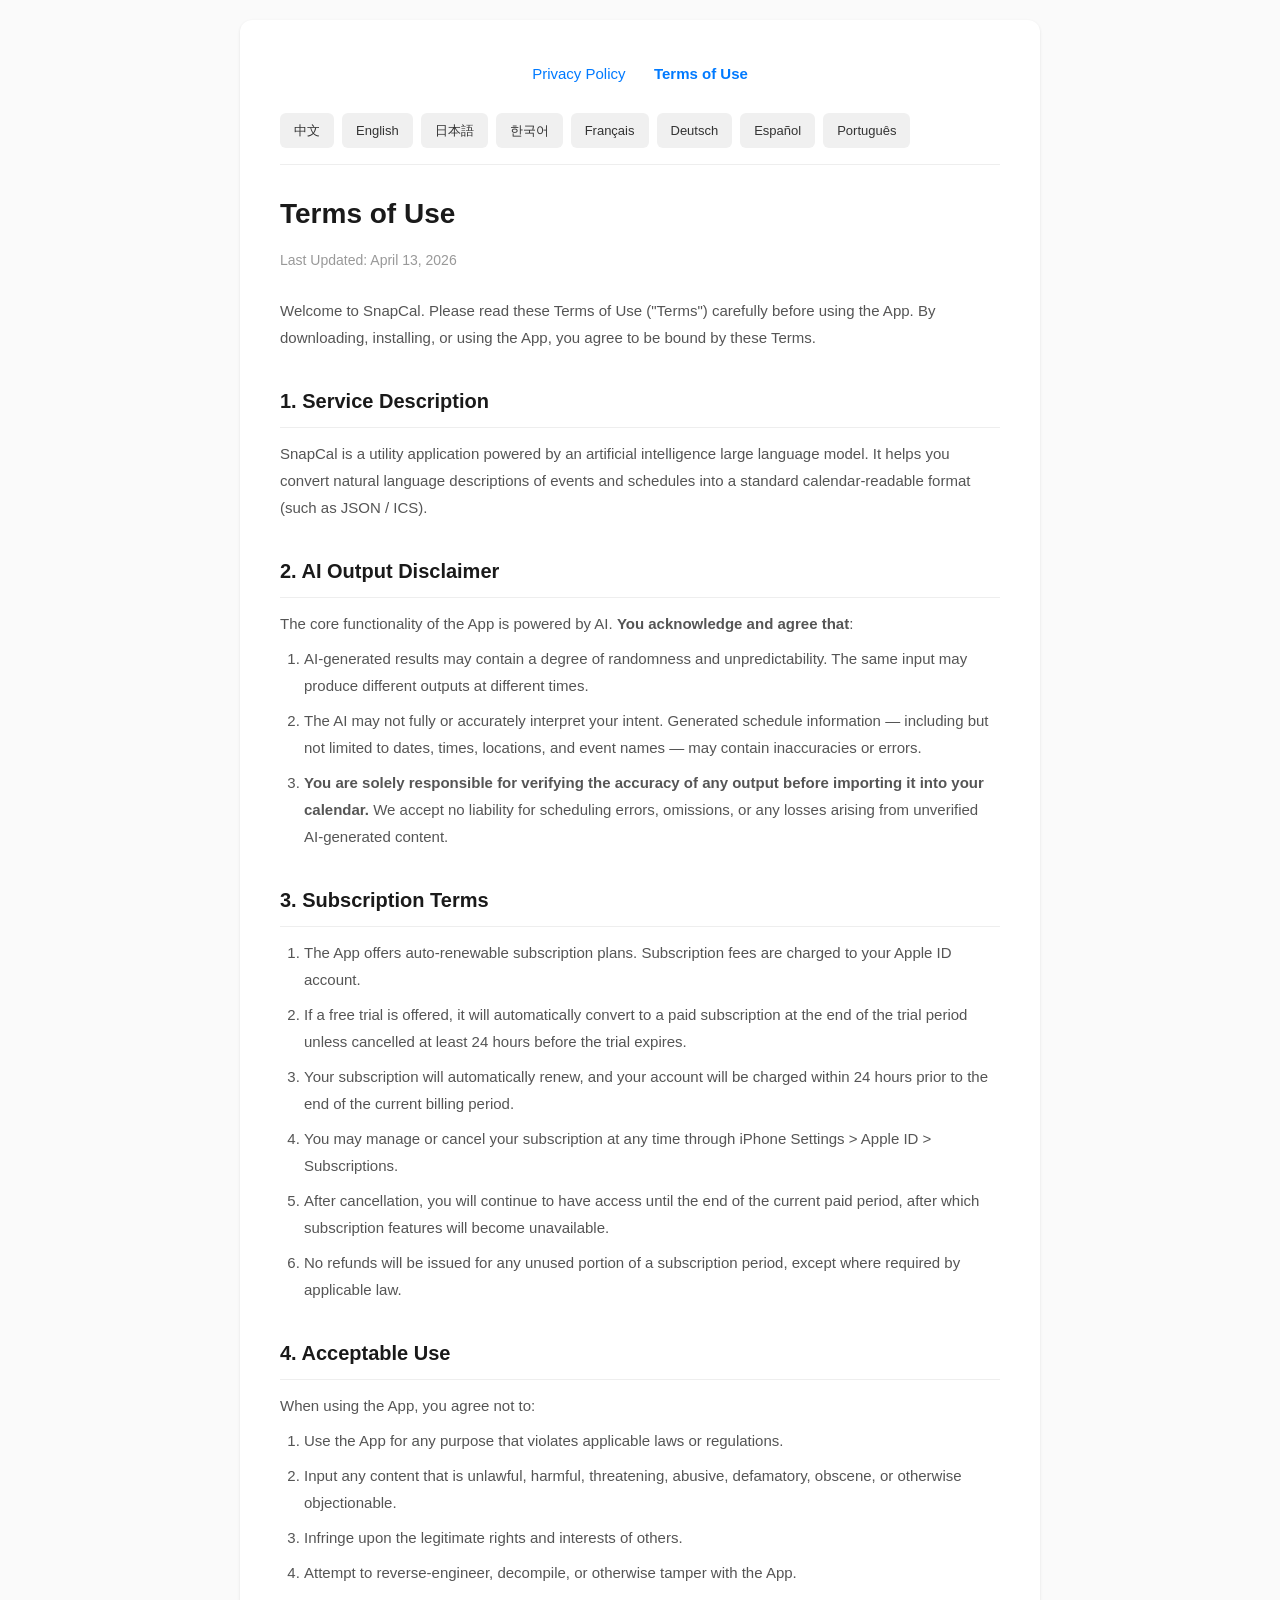
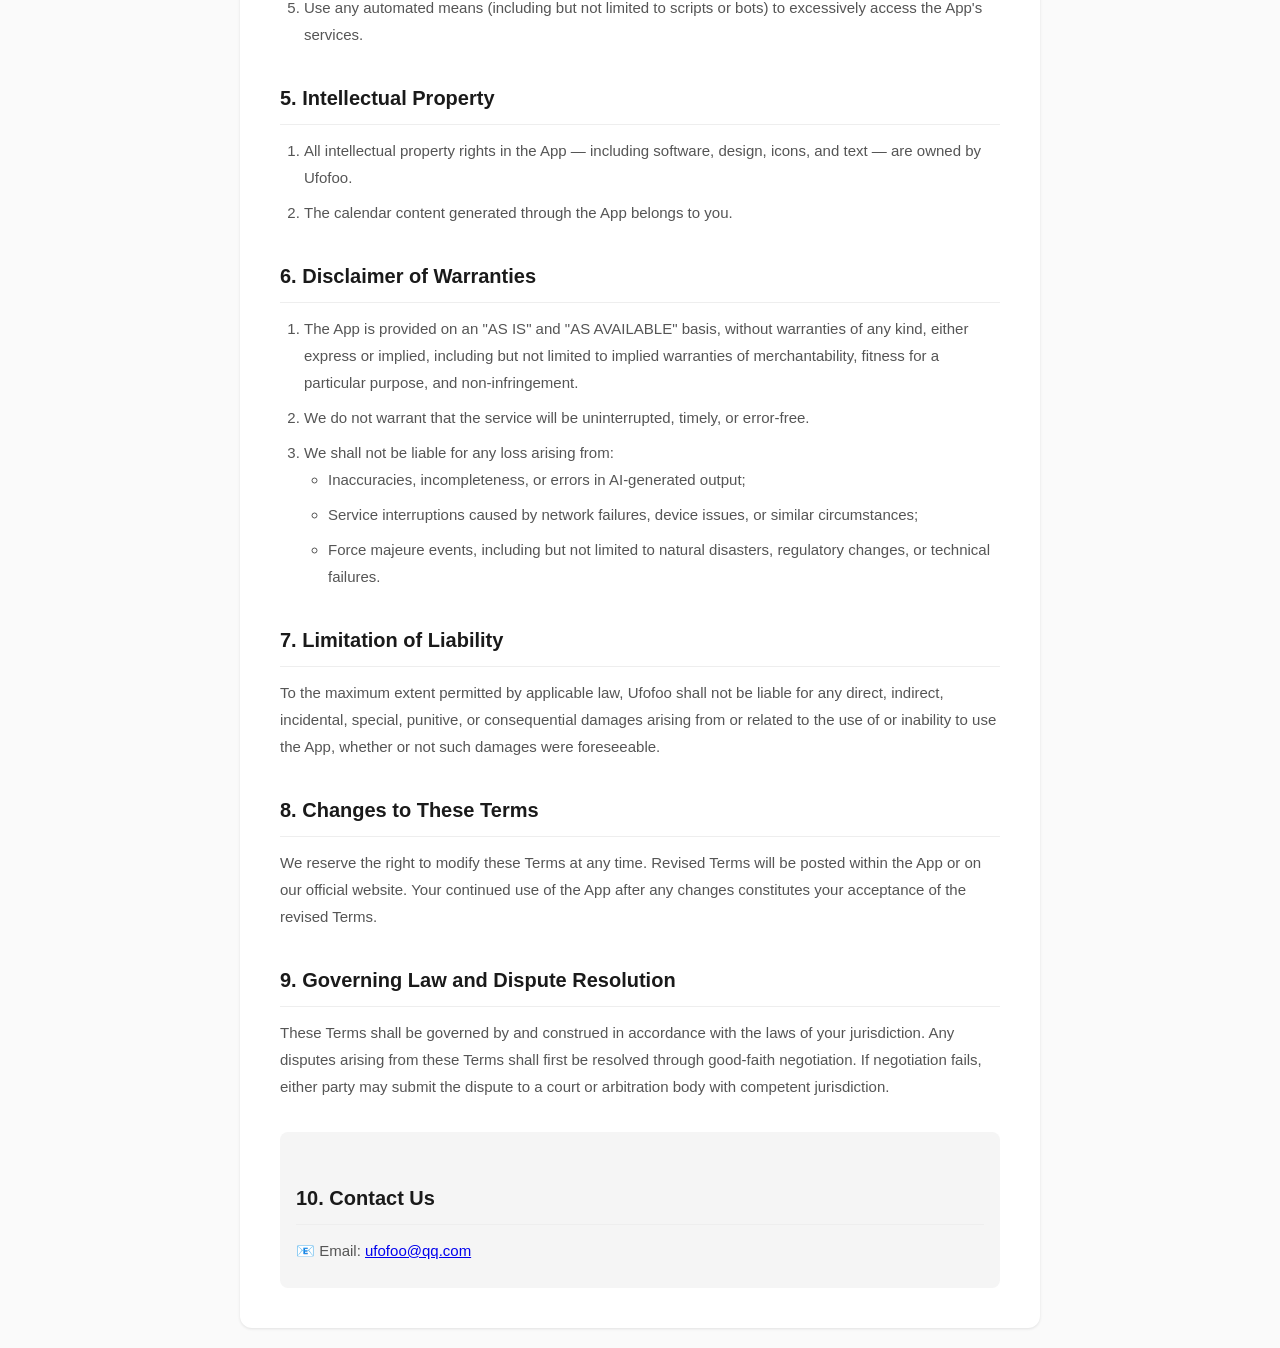
==== terms.html @ f107d6c9 "Create terms.html" ====
<!DOCTYPE html>
<html lang="zh-CN">
<head>
    <meta charset="UTF-8">
    <meta name="viewport" content="width=device-width, initial-scale=1.0">
    <title>Terms of Use - SnapCal 速记历</title>
    <link rel="stylesheet" href="style.css">
</head>
<body>
<div class="container">

    <div class="nav-links">
        <a href="privacy.html">Privacy Policy</a>
        <a href="terms.html"><strong>Terms of Use</strong></a>
    </div>

    <div class="lang-switcher">
        <a href="#" onclick="switchLang('zh')" class="active">中文</a>
        <a href="#" onclick="switchLang('en')">English</a>
        <a href="#" onclick="switchLang('ja')">日本語</a>
        <a href="#" onclick="switchLang('ko')">한국어</a>
        <a href="#" onclick="switchLang('fr')">Français</a>
        <a href="#" onclick="switchLang('de')">Deutsch</a>
        <a href="#" onclick="switchLang('es')">Español</a>
        <a href="#" onclick="switchLang('pt')">Português</a>
    </div>

    <!-- ==================== 中文 ==================== -->
    <div id="lang-zh" class="lang-section active">
        <h1>使用条款</h1>
        <p class="update-date">最后更新日期：2026年4月13日</p>

        <p>欢迎使用速记历。请在使用本应用前仔细阅读以下使用条款（以下简称"本条款"）。下载、安装或使用本应用即表示您同意受本条款的约束。</p>

        <h2>一、服务说明</h2>
        <p>速记历是一款基于人工智能大语言模型的工具类应用，帮助您将自然语言描述的日程信息转换为日历应用可读取的标准格式（如 JSON / ICS）。</p>

        <h2>二、AI 输出声明</h2>
        <p>本应用的核心功能由人工智能大语言模型提供支持。<strong>由于 AI 模型的技术特性，您需理解并同意</strong>：</p>
        <ol>
            <li>AI 生成的结果可能存在一定的随机性和不确定性，同一输入在不同时间可能产生不同的输出结果。</li>
            <li>AI 可能无法完全准确地理解您的意图，生成的日程信息（包括但不限于日期、时间、地点、事件名称）可能存在偏差或错误。</li>
            <li><strong>请您在将生成结果导入日历前务必核实其准确性。</strong>因未核实而导致的日程错误、遗漏或其他损失，我们不承担任何责任。</li>
        </ol>

        <h2>三、订阅服务</h2>
        <ol>
            <li>本应用提供自动续期订阅服务，订阅费用通过您的 Apple ID 账户扣取。</li>
            <li>免费试用期（如提供）结束后，将自动转为付费订阅，届时将按所选方案扣费。</li>
            <li>订阅到期前 24 小时内，系统将自动扣取下一个计费周期的费用。</li>
            <li>您可随时前往 iPhone「设置」>「Apple ID」>「订阅」管理或取消订阅。</li>
            <li>取消订阅后，您仍可使用已付费周期内的服务，到期后将无法继续使用订阅功能。</li>
            <li>订阅期间的费用一经支付不予退还，但适用法律另有规定的除外。</li>
        </ol>

        <h2>四、用户行为规范</h2>
        <p>在使用本应用时，您承诺不会：</p>
        <ol>
            <li>将本应用用于任何违反适用法律法规的目的。</li>
            <li>输入任何违法、有害、威胁、侮辱、诽谤、色情或其他不当内容。</li>
            <li>利用本应用侵犯他人的合法权益。</li>
            <li>试图对本应用进行逆向工程、反编译或破解。</li>
            <li>以任何自动化手段（包括但不限于脚本、爬虫）大量调用本应用的服务。</li>
        </ol>

        <h2>五、知识产权</h2>
        <ol>
            <li>本应用的软件、设计、图标、文案等所有内容的知识产权归浅水鱼ufofoo所有。</li>
            <li>您通过本应用生成的日程内容归您所有。</li>
        </ol>

        <h2>六、免责声明</h2>
        <ol>
            <li>本应用按"现状"（AS IS）和"可用"（AS AVAILABLE）的基础提供服务，不作任何明示或默示的保证，包括但不限于适销性、特定用途适用性及不侵权的保证。</li>
            <li>我们不保证本应用的服务不会中断、不会延迟、不会出错。</li>
            <li>因以下情况导致的任何损失，我们不承担责任：
                <ul>
                    <li>AI 生成结果的不准确、不完整或错误；</li>
                    <li>因网络故障、设备故障等原因导致的服务中断；</li>
                    <li>不可抗力事件（包括但不限于自然灾害、政策变化、技术故障等）。</li>
                </ul>
            </li>
        </ol>

        <h2>七、责任限制</h2>
        <p>在适用法律允许的最大范围内，浅水鱼ufofoo对因使用或无法使用本应用而产生的任何直接、间接、偶然、特殊、惩罚性或后果性损害不承担责任，无论此类损害是否可预见。</p>

        <h2>八、条款变更</h2>
        <p>我们保留随时修改本条款的权利。修改后的条款将在本应用内或官方网站上公布。您在条款变更后继续使用本应用即表示您接受修改后的条款。</p>

        <h2>九、适用法律与争议解决</h2>
        <p>本条款的解释和执行适用您所在司法管辖区的法律。因本条款引起的任何争议，双方应首先通过友好协商解决；协商不成的，任何一方均有权向有管辖权的法院或仲裁机构提起诉讼或仲裁。</p>

        <div class="contact">
            <h2>十、联系我们</h2>
            <p>📧 邮箱：<a href="mailto:ufofoo@qq.com">ufofoo@qq.com</a></p>
        </div>
    </div>

    <!-- ==================== English ==================== -->
    <div id="lang-en" class="lang-section">
        <h1>Terms of Use</h1>
        <p class="update-date">Last Updated: April 13, 2026</p>

        <p>Welcome to SnapCal. Please read these Terms of Use ("Terms") carefully before using the App. By downloading, installing, or using the App, you agree to be bound by these Terms.</p>

        <h2>1. Service Description</h2>
        <p>SnapCal is a utility application powered by an artificial intelligence large language model. It helps you convert natural language descriptions of events and schedules into a standard calendar-readable format (such as JSON / ICS).</p>

        <h2>2. AI Output Disclaimer</h2>
        <p>The core functionality of the App is powered by AI. <strong>You acknowledge and agree that</strong>:</p>
        <ol>
            <li>AI-generated results may contain a degree of randomness and unpredictability. The same input may produce different outputs at different times.</li>
            <li>The AI may not fully or accurately interpret your intent. Generated schedule information — including but not limited to dates, times, locations, and event names — may contain inaccuracies or errors.</li>
            <li><strong>You are solely responsible for verifying the accuracy of any output before importing it into your calendar.</strong> We accept no liability for scheduling errors, omissions, or any losses arising from unverified AI-generated content.</li>
        </ol>

        <h2>3. Subscription Terms</h2>
        <ol>
            <li>The App offers auto-renewable subscription plans. Subscription fees are charged to your Apple ID account.</li>
            <li>If a free trial is offered, it will automatically convert to a paid subscription at the end of the trial period unless cancelled at least 24 hours before the trial expires.</li>
            <li>Your subscription will automatically renew, and your account will be charged within 24 hours prior to the end of the current billing period.</li>
            <li>You may manage or cancel your subscription at any time through iPhone Settings > Apple ID > Subscriptions.</li>
            <li>After cancellation, you will continue to have access until the end of the current paid period, after which subscription features will become unavailable.</li>
            <li>No refunds will be issued for any unused portion of a subscription period, except where required by applicable law.</li>
        </ol>

        <h2>4. Acceptable Use</h2>
        <p>When using the App, you agree not to:</p>
        <ol>
            <li>Use the App for any purpose that violates applicable laws or regulations.</li>
            <li>Input any content that is unlawful, harmful, threatening, abusive, defamatory, obscene, or otherwise objectionable.</li>
            <li>Infringe upon the legitimate rights and interests of others.</li>
            <li>Attempt to reverse-engineer, decompile, or otherwise tamper with the App.</li>
            <li>Use any automated means (including but not limited to scripts or bots) to excessively access the App's services.</li>
        </ol>

        <h2>5. Intellectual Property</h2>
        <ol>
            <li>All intellectual property rights in the App — including software, design, icons, and text — are owned by Ufofoo.</li>
            <li>The calendar content generated through the App belongs to you.</li>
        </ol>

        <h2>6. Disclaimer of Warranties</h2>
        <ol>
            <li>The App is provided on an "AS IS" and "AS AVAILABLE" basis, without warranties of any kind, either express or implied, including but not limited to implied warranties of merchantability, fitness for a particular purpose, and non-infringement.</li>
            <li>We do not warrant that the service will be uninterrupted, timely, or error-free.</li>
            <li>We shall not be liable for any loss arising from:
                <ul>
                    <li>Inaccuracies, incompleteness, or errors in AI-generated output;</li>
                    <li>Service interruptions caused by network failures, device issues, or similar circumstances;</li>
                    <li>Force majeure events, including but not limited to natural disasters, regulatory changes, or technical failures.</li>
                </ul>
            </li>
        </ol>

        <h2>7. Limitation of Liability</h2>
        <p>To the maximum extent permitted by applicable law, Ufofoo shall not be liable for any direct, indirect, incidental, special, punitive, or consequential damages arising from or related to the use of or inability to use the App, whether or not such damages were foreseeable.</p>

        <h2>8. Changes to These Terms</h2>
        <p>We reserve the right to modify these Terms at any time. Revised Terms will be posted within the App or on our official website. Your continued use of the App after any changes constitutes your acceptance of the revised Terms.</p>

        <h2>9. Governing Law and Dispute Resolution</h2>
        <p>These Terms shall be governed by and construed in accordance with the laws of your jurisdiction. Any disputes arising from these Terms shall first be resolved through good-faith negotiation. If negotiation fails, either party may submit the dispute to a court or arbitration body with competent jurisdiction.</p>

        <div class="contact">
            <h2>10. Contact Us</h2>
            <p>📧 Email: <a href="mailto:ufofoo@qq.com">ufofoo@qq.com</a></p>
        </div>
    </div>

    <!-- ==================== 日本語 ==================== -->
    <div id="lang-ja" class="lang-section">
        <h1>利用規約</h1>
        <p class="update-date">最終更新日：2026年4月13日</p>

        <p>SnapCal 速记历をご利用いただきありがとうございます。本アプリをご利用になる前に、以下の利用規約（以下「本規約」）をよくお読みください。本アプリをダウンロード、インストール、またはご利用になった時点で、お客様は本規約に同意したものとみなされます。</p>

        <h2>1. サービスの概要</h2>
        <p>SnapCal 速记历は、AI大規模言語モデルを活用したユーティリティアプリです。自然言語で記述された予定情報を、カレンダーアプリで読み取り可能な標準フォーマット（JSON / ICS等）に変換します。</p>

        <h2>2. AI出力に関する重要事項</h2>
        <p>本アプリの主要機能はAIによって提供されます。<strong>お客様は以下の点をご理解・ご了承ください</strong>：</p>
        <ol>
            <li>AIの生成結果には一定のランダム性・不確実性が伴います。同一の入力であっても、時期によって異なる結果が出力される場合があります。</li>
            <li>AIがお客様の意図を完全かつ正確に解釈できない場合があります。生成された予定情報（日付、時刻、場所、イベント名等を含みますが、これらに限りません）に誤りが含まれる可能性があります。</li>
            <li><strong>生成結果をカレンダーに取り込む前に、必ず内容の正確性をご確認ください。</strong>確認を怠ったことにより生じた予定の誤り、漏れ、その他の損害について、当社は一切の責任を負いません。</li>
        </ol>

        <h2>3. サブスクリプションサービス</h2>
        <ol>
            <li>本アプリは自動更新サブスクリプションを提供しています。サブスクリプション料金は、お客様のApple IDアカウントに請求されます。</li>
            <li>無料トライアル期間（提供されている場合）終了後、自動的に有料サブスクリプションに移行し、選択されたプランに応じた料金が請求されます。</li>
            <li>現在の課金期間終了の24時間前までに、次の課金期間分の料金が自動的に請求されます。</li>
            <li>サブスクリプションの管理・解約は、iPhoneの「設定」>「Apple ID」>「サブスクリプション」からいつでも行えます。</li>
            <li>解約後も、支払い済みの期間中は引き続きサービスをご利用いただけます。期間終了後はサブスクリプション機能がご利用いただけなくなります。</li>
            <li>適用法令に別段の定めがある場合を除き、サブスクリプション期間中の料金の返金はいたしかねます。</li>
        </ol>

        <h2>4. 禁止事項</h2>
        <p>本アプリのご利用にあたり、お客様は以下の行為を行わないことに同意するものとします：</p>
        <ol>
            <li>適用される法令に違反する目的で本アプリを使用すること。</li>
            <li>違法、有害、脅迫的、侮辱的、名誉毀損的、わいせつ、その他不適切な内容を入力すること。</li>
            <li>他者の正当な権利利益を侵害すること。</li>
            <li>本アプリのリバースエンジニアリング、逆コンパイル、改ざんを試みること。</li>
            <li>スクリプトやボット等の自動化手段を使用して、本アプリのサービスに大量アクセスすること。</li>
        </ol>

        <h2>5. 知的財産権</h2>
        <ol>
            <li>本アプリのソフトウェア、デザイン、アイコン、テキスト等のすべての知的財産権は、浅水鱼ufofooに帰属します。</li>
            <li>本アプリを通じて生成されたカレンダーコンテンツはお客様に帰属します。</li>
        </ol>

        <h2>6. 免責事項</h2>
        <ol>
            <li>本アプリは「現状有姿」（AS IS）かつ「利用可能な状態」（AS AVAILABLE）で提供され、商品性、特定目的への適合性、非侵害性を含む、明示的・黙示的を問わず、いかなる保証も行いません。</li>
            <li>当社は、サービスが中断なく、遅延なく、エラーなく提供されることを保証するものではありません。</li>
            <li>以下の事由により生じた損害について、当社は一切の責任を負いません：
                <ul>
                    <li>AI生成結果の不正確性、不完全性、または誤り</li>
                    <li>ネットワーク障害、端末の不具合等に起因するサービスの中断</li>
                    <li>天災、法令改正、技術的障害等を含む不可抗力事象</li>
                </ul>
            </li>
        </ol>

        <h2>7. 責任の制限</h2>
        <p>適用法令が許容する最大限の範囲において、浅水鱼ufofooは、本アプリの使用または使用不能に起因または関連する、直接的・間接的・偶発的・特別・懲罰的・結果的損害について、その予見可能性の有無を問わず、一切の責任を負いません。</p>

        <h2>8. 規約の変更</h2>
        <p>当社は、本規約を随時変更する権利を有します。変更後の規約は本アプリ内または公式ウェブサイトに掲載いたします。変更後に本アプリの利用を継続された場合、変更後の規約に同意したものとみなされます。</p>

        <h2>9. 準拠法および紛争解決</h2>
        <p>本規約は、お客様の所在地の法律に準拠し、同法に従って解釈されるものとします。本規約に起因する紛争は、まず誠実な協議により解決を図るものとし、協議が整わない場合には、管轄権を有する裁判所または仲裁機関に付託することができます。</p>

        <div class="contact">
            <h2>10. お問い合わせ</h2>
            <p>📧 メール：<a href="mailto:ufofoo@qq.com">ufofoo@qq.com</a></p>
        </div>
    </div>

    <!-- ==================== 한국어 ==================== -->
    <div id="lang-ko" class="lang-section">
        <h1>이용약관</h1>
        <p class="update-date">최종 수정일: 2026년 4월 13일</p>

        <p>SnapCal 速记历을 이용해 주셔서 감사합니다. 본 앱을 이용하시기 전에 아래 이용약관(이하 "본 약관")을 주의 깊게 읽어 주시기 바랍니다. 본 앱을 다운로드, 설치 또는 이용하시는 것은 본 약관에 동의하시는 것으로 간주됩니다.</p>

        <h2>1. 서비스 설명</h2>
        <p>SnapCal 速记历은 인공지능 대규모 언어 모델을 활용한 유틸리티 앱으로, 자연어로 기술된 일정 정보를 캘린더 앱에서 읽을 수 있는 표준 형식(JSON / ICS 등)으로 변환하는 기능을 제공합니다.</p>

        <h2>2. AI 출력 관련 고지사항</h2>
        <p>본 앱의 핵심 기능은 AI에 의해 제공됩니다. <strong>이용자는 다음 사항을 이해하고 동의하셔야 합니다</strong>:</p>
        <ol>
            <li>AI 생성 결과에는 일정 수준의 무작위성과 불확실성이 존재합니다. 동일한 입력이더라도 시점에 따라 다른 결과가 출력될 수 있습니다.</li>
            <li>AI가 이용자의 의도를 완전하고 정확하게 해석하지 못할 수 있습니다. 생성된 일정 정보(날짜, 시간, 장소, 일정 이름 등 포함)에 부정확하거나 오류가 있을 수 있습니다.</li>
            <li><strong>생성 결과를 캘린더에 가져오기 전에 반드시 정확성을 확인하시기 바랍니다.</strong> 확인하지 않아 발생한 일정 오류, 누락 또는 기타 손실에 대해 당사는 어떠한 책임도 지지 않습니다.</li>
        </ol>

        <h2>3. 구독 서비스</h2>
        <ol>
            <li>본 앱은 자동 갱신 구독 서비스를 제공하며, 구독 요금은 이용자의 Apple ID 계정으로 청구됩니다.</li>
            <li>무료 체험 기간(제공되는 경우) 종료 후 자동으로 유료 구독으로 전환되며, 선택한 플랜에 따라 요금이 청구됩니다.</li>
            <li>현재 결제 주기 종료 24시간 전에 다음 결제 주기의 요금이 자동으로 청구됩니다.</li>
            <li>구독 관리 및 해지는 iPhone 설정 > Apple ID > 구독에서 언제든 할 수 있습니다.</li>
            <li>해지 후에도 결제가 완료된 기간 동안은 계속 서비스를 이용하실 수 있으며, 해당 기간 종료 후에는 구독 기능을 이용하실 수 없습니다.</li>
            <li>관련 법령에 별도의 규정이 있는 경우를 제외하고, 구독 기간 중 결제된 요금은 환불되지 않습니다.</li>
        </ol>

        <h2>4. 금지 행위</h2>
        <p>본 앱 이용 시 이용자는 다음 행위를 하지 않을 것에 동의합니다:</p>
        <ol>
            <li>적용 법률 또는 규정에 위반되는 목적으로 본 앱을 이용하는 행위.</li>
            <li>불법적, 유해한, 위협적, 모욕적, 명예훼손적, 음란하거나 기타 부적절한 내용을 입력하는 행위.</li>
            <li>타인의 정당한 권리와 이익을 침해하는 행위.</li>
            <li>본 앱에 대한 역설계, 디컴파일 또는 변조를 시도하는 행위.</li>
            <li>스크립트, 봇 등 자동화된 수단으로 본 앱의 서비스에 과도하게 접근하는 행위.</li>
        </ol>

        <h2>5. 지적재산권</h2>
        <ol>
            <li>본 앱의 소프트웨어, 디자인, 아이콘, 텍스트 등 모든 지적재산권은 浅水鱼ufofoo에 귀속됩니다.</li>
            <li>본 앱을 통해 생성된 캘린더 콘텐츠는 이용자에게 귀속됩니다.</li>
        </ol>

        <h2>6. 면책 조항</h2>
        <ol>
            <li>본 앱은 "있는 그대로"(AS IS) 및 "이용 가능한 상태"(AS AVAILABLE)로 제공되며, 상품성, 특정 목적 적합성, 비침해성에 대한 보증을 포함하여 명시적이든 묵시적이든 어떠한 보증도 하지 않습니다.</li>
            <li>당사는 서비스가 중단 없이, 지연 없이, 오류 없이 제공될 것을 보증하지 않습니다.</li>
            <li>다음의 사유로 인해 발생한 손해에 대해 당사는 책임을 지지 않습니다:
                <ul>
                    <li>AI 생성 결과의 부정확성, 불완전성 또는 오류</li>
                    <li>네트워크 장애, 기기 불량 등으로 인한 서비스 중단</li>
                    <li>자연재해, 법령 변경, 기술적 장애 등 불가항력 사건</li>
                </ul>
            </li>
        </ol>

        <h2>7. 책임 제한</h2>
        <p>적용 법령이 허용하는 최대 범위 내에서, 浅水鱼ufofoo은 본 앱의 이용 또는 이용 불능으로 인해 발생하는 직접적, 간접적, 우발적, 특별, 징벌적 또는 결과적 손해에 대해, 그 예견 가능성 여부를 불문하고, 어떠한 책임도 지지 않습니다.</p>

        <h2>8. 약관의 변경</h2>
        <p>당사는 본 약관을 언제든지 변경할 수 있는 권리를 보유합니다. 변경된 약관은 본 앱 내 또는 공식 웹사이트에 게시됩니다. 약관 변경 후 본 앱을 계속 이용하시는 경우, 변경된 약관에 동의하신 것으로 간주됩니다.</p>

        <h2>9. 준거법 및 분쟁 해결</h2>
        <p>본 약관은 이용자 소재지의 법률에 따라 해석 및 적용됩니다. 본 약관으로 인해 발생하는 분쟁은 먼저 성실한 협의를 통해 해결하기로 하며, 협의가 이루어지지 않을 경우 관할권 있는 법원 또는 중재 기관에 제소할 수 있습니다.</p>

        <div class="contact">
            <h2>10. 문의하기</h2>
            <p>📧 이메일: <a href="mailto:ufofoo@qq.com">ufofoo@qq.com</a></p>
        </div>
    </div>

    <!-- ==================== Français ==================== -->
    <div id="lang-fr" class="lang-section">
        <h1>Conditions d'Utilisation</h1>
        <p class="update-date">Dernière mise à jour : 13 avril 2026</p>

        <p>Bienvenue sur SnapCal 速记历. Veuillez lire attentivement les présentes Conditions d'Utilisation (ci-après « les Conditions ») avant d'utiliser l'Application. En téléchargeant, installant ou utilisant l'Application, vous acceptez d'être lié(e) par les présentes Conditions.</p>

        <h2>1. Description du service</h2>
        <p>SnapCal 速记历 est une application utilitaire basée sur un modèle de langage à grande échelle (IA). Elle vous permet de convertir des descriptions d'événements en langage naturel en un format standard lisible par les applications de calendrier (tel que JSON / ICS).</p>

        <h2>2. Avertissement relatif aux résultats de l'IA</h2>
        <p><strong>Vous reconnaissez et acceptez que</strong> :</p>
        <ol>
            <li>Les résultats générés par l'IA peuvent comporter un certain degré d'aléatoire et d'imprévisibilité.</li>
            <li>L'IA peut ne pas interpréter parfaitement ou exactement vos intentions. Les informations d'agenda générées peuvent contenir des inexactitudes ou des erreurs.</li>
            <li><strong>Il vous appartient de vérifier l'exactitude de tout résultat avant de l'importer dans votre calendrier.</strong> Nous déclinons toute responsabilité en cas d'erreurs de planification résultant d'un contenu non vérifié.</li>
        </ol>

        <h2>3. Conditions d'abonnement</h2>
        <ol>
            <li>L'Application propose des abonnements à renouvellement automatique. Les frais sont facturés sur votre compte Apple ID.</li>
            <li>Si une période d'essai gratuite est proposée, elle se convertira automatiquement en abonnement payant à son expiration, sauf annulation au moins 24 heures avant.</li>
            <li>Le renouvellement est automatique et le montant est débité dans les 24 heures précédant la fin de la période de facturation en cours.</li>
            <li>Vous pouvez gérer ou résilier votre abonnement à tout moment dans Réglages > identifiant Apple > Abonnements.</li>
            <li>Après résiliation, vous conservez l'accès au service jusqu'à la fin de la période payée en cours.</li>
            <li>Sauf disposition contraire du droit applicable, aucun remboursement ne sera effectué pour toute portion non utilisée.</li>
        </ol>

        <h2>4. Usages interdits</h2>
        <p>En utilisant l'Application, vous vous engagez à ne pas :</p>
        <ol>
            <li>Utiliser l'Application à des fins contraires aux lois et réglementations applicables.</li>
            <li>Saisir du contenu illicite, nuisible, menaçant, injurieux, diffamatoire, obscène ou autrement répréhensible.</li>
            <li>Porter atteinte aux droits et intérêts légitimes d'autrui.</li>
            <li>Tenter de procéder à l'ingénierie inverse, à la décompilation ou à toute altération de l'Application.</li>
            <li>Utiliser des moyens automatisés pour accéder de manière excessive aux services de l'Application.</li>
        </ol>

        <h2>5. Propriété intellectuelle</h2>
        <ol>
            <li>Tous les droits de propriété intellectuelle relatifs à l'Application appartiennent à Ufofoo.</li>
            <li>Le contenu de calendrier généré par l'intermédiaire de l'Application vous appartient.</li>
        </ol>

        <h2>6. Exclusion de garanties</h2>
        <ol>
            <li>L'Application est fournie « en l'état » (AS IS) et « selon disponibilité » (AS AVAILABLE), sans aucune garantie, expresse ou implicite.</li>
            <li>Nous ne garantissons pas que le service sera ininterrompu, ponctuel ou exempt d'erreurs.</li>
            <li>Nous déclinons toute responsabilité pour tout dommage résultant d'inexactitudes dans les résultats de l'IA, d'interruptions de service ou de cas de force majeure.</li>
        </ol>

        <h2>7. Limitation de responsabilité</h2>
        <p>Dans toute la mesure permise par le droit applicable, Ufofoo ne saurait être tenu responsable de tout dommage direct, indirect, accessoire, spécial, punitif ou consécutif découlant de l'utilisation ou de l'impossibilité d'utiliser l'Application.</p>

        <h2>8. Modification des Conditions</h2>
        <p>Nous nous réservons le droit de modifier les présentes Conditions à tout moment. Votre utilisation continue de l'Application après toute modification vaut acceptation des Conditions révisées.</p>

        <h2>9. Droit applicable et résolution des litiges</h2>
        <p>Les présentes Conditions sont régies par le droit de votre juridiction. Tout litige sera d'abord soumis à une tentative de résolution amiable.</p>

        <div class="contact">
            <h2>10. Nous contacter</h2>
            <p>📧 E-mail : <a href="mailto:ufofoo@qq.com">ufofoo@qq.com</a></p>
        </div>
    </div>

    <!-- ==================== Deutsch ==================== -->
    <div id="lang-de" class="lang-section">
        <h1>Nutzungsbedingungen</h1>
        <p class="update-date">Stand: 13. April 2026</p>

        <p>Willkommen bei SnapCal 速记历. Bitte lesen Sie die folgenden Nutzungsbedingungen (im Folgenden „diese Bedingungen") sorgfältig durch, bevor Sie die App nutzen. Mit dem Herunterladen, der Installation oder der Nutzung der App erklären Sie sich mit diesen Bedingungen einverstanden.</p>

        <h2>1. Leistungsbeschreibung</h2>
        <p>SnapCal 速记历 ist eine KI-gestützte Utility-App, die natürlichsprachliche Beschreibungen von Terminen in ein kalenderlesbares Standardformat (z. B. JSON / ICS) umwandelt.</p>

        <h2>2. Hinweis zu KI-generierten Ergebnissen</h2>
        <p><strong>Sie erkennen an und stimmen zu, dass</strong>:</p>
        <ol>
            <li>KI-generierte Ergebnisse ein gewisses Maß an Zufälligkeit und Unvorhersehbarkeit aufweisen können.</li>
            <li>Die KI Ihre Absichten möglicherweise nicht vollständig oder korrekt interpretiert. Generierte Termininformationen können Ungenauigkeiten oder Fehler enthalten.</li>
            <li><strong>Sie sind allein dafür verantwortlich, die Richtigkeit der Ergebnisse zu überprüfen, bevor Sie diese in Ihren Kalender importieren.</strong></li>
        </ol>

        <h2>3. Abonnementbedingungen</h2>
        <ol>
            <li>Die App bietet automatisch verlängerbare Abonnements an. Abonnementgebühren werden über Ihr Apple-ID-Konto abgerechnet.</li>
            <li>Falls eine kostenlose Testphase angeboten wird, geht diese automatisch in ein kostenpflichtiges Abonnement über, sofern nicht mindestens 24 Stunden vor Ablauf gekündigt wird.</li>
            <li>Das Abonnement verlängert sich automatisch; die Gebühr wird innerhalb von 24 Stunden vor Ende des aktuellen Abrechnungszeitraums eingezogen.</li>
            <li>Sie können Ihr Abonnement jederzeit über iPhone-Einstellungen > Apple-ID > Abonnements verwalten oder kündigen.</li>
            <li>Nach der Kündigung können Sie den Dienst bis zum Ende des bezahlten Zeitraums weiterhin nutzen.</li>
            <li>Sofern das anwendbare Recht nichts anderes vorsieht, erfolgt keine Erstattung für nicht genutzte Teile eines Abonnementzeitraums.</li>
        </ol>

        <h2>4. Verbotene Nutzung</h2>
        <p>Bei der Nutzung der App verpflichten Sie sich, Folgendes zu unterlassen:</p>
        <ol>
            <li>Die App für Zwecke zu nutzen, die gegen geltendes Recht verstoßen.</li>
            <li>Rechtswidrige, schädliche, bedrohliche, beleidigende, verleumderische, obszöne oder anderweitig anstößige Inhalte einzugeben.</li>
            <li>Die berechtigten Rechte und Interessen Dritter zu verletzen.</li>
            <li>Reverse Engineering, Dekompilierung oder sonstige Manipulation der App zu versuchen.</li>
            <li>Automatisierte Mittel zu verwenden, um übermäßig auf die Dienste der App zuzugreifen.</li>
        </ol>

        <h2>5. Geistiges Eigentum</h2>
        <ol>
            <li>Alle Rechte am geistigen Eigentum der App liegen bei Ufofoo.</li>
            <li>Die über die App generierten Kalenderinhalte gehören Ihnen.</li>
        </ol>

        <h2>6. Gewährleistungsausschluss</h2>
        <ol>
            <li>Die App wird „wie besehen" (AS IS) und „wie verfügbar" (AS AVAILABLE) bereitgestellt, ohne ausdrückliche oder stillschweigende Gewährleistungen jeglicher Art.</li>
            <li>Wir gewährleisten nicht, dass der Dienst unterbrechungsfrei, rechtzeitig oder fehlerfrei bereitgestellt wird.</li>
            <li>Wir haften nicht für Schäden durch Ungenauigkeiten in KI-Ergebnissen, Dienstunterbrechungen oder höhere Gewalt.</li>
        </ol>

        <h2>7. Haftungsbeschränkung</h2>
        <p>Im maximal zulässigen Umfang des anwendbaren Rechts haftet Ufofoo nicht für direkte, indirekte, zufällige, besondere, strafende oder Folgeschäden, die aus der Nutzung oder der Unmöglichkeit der Nutzung der App entstehen.</p>

        <h2>8. Änderungen dieser Bedingungen</h2>
        <p>Wir behalten uns das Recht vor, diese Bedingungen jederzeit zu ändern. Ihre fortgesetzte Nutzung der App nach einer Änderung gilt als Zustimmung zu den geänderten Bedingungen.</p>

        <h2>9. Anwendbares Recht und Streitbeilegung</h2>
        <p>Diese Bedingungen unterliegen dem Recht Ihrer Rechtsordnung. Streitigkeiten sollen zunächst durch gütliche Verhandlung beigelegt werden.</p>

        <div class="contact">
            <h2>10. Kontakt</h2>
            <p>📧 E-Mail: <a href="mailto:ufofoo@qq.com">ufofoo@qq.com</a></p>
        </div>
    </div>

    <!-- ==================== Español ==================== -->
    <div id="lang-es" class="lang-section">
        <h1>Condiciones de Uso</h1>
        <p class="update-date">Última actualización: 13 de abril de 2026</p>

        <p>Bienvenido/a a SnapCal 速记历. Le rogamos que lea detenidamente las presentes Condiciones de Uso (en adelante, "las Condiciones") antes de utilizar la Aplicación. Al descargar, instalar o utilizar la Aplicación, usted acepta quedar vinculado/a por las presentes Condiciones.</p>

        <h2>1. Descripción del servicio</h2>
        <p>SnapCal 速记历 es una aplicación de utilidad basada en un modelo de lenguaje de gran escala (IA) que le permite convertir descripciones de eventos en lenguaje natural en un formato estándar legible por aplicaciones de calendario (como JSON / ICS).</p>

        <h2>2. Aviso sobre los resultados de la IA</h2>
        <p><strong>Usted reconoce y acepta que</strong>:</p>
        <ol>
            <li>Los resultados generados por la IA pueden presentar cierto grado de aleatoriedad e imprevisibilidad.</li>
            <li>La IA puede no interpretar de forma completa o precisa sus intenciones. La información de agenda generada puede contener inexactitudes o errores.</li>
            <li><strong>Es su responsabilidad verificar la exactitud de cualquier resultado antes de importarlo a su calendario.</strong></li>
        </ol>

        <h2>3. Condiciones de suscripción</h2>
        <ol>
            <li>La Aplicación ofrece suscripciones con renovación automática. Las tarifas se cargan en su cuenta de Apple ID.</li>
            <li>Si se ofrece un período de prueba gratuito, este se convertirá automáticamente en suscripción de pago, salvo que se cancele al menos 24 horas antes.</li>
            <li>La suscripción se renovará automáticamente y el importe se cargará en las 24 horas anteriores al final del período de facturación.</li>
            <li>Puede gestionar o cancelar su suscripción en Ajustes > Apple ID > Suscripciones.</li>
            <li>Tras la cancelación, podrá seguir accediendo al servicio hasta el final del período ya pagado.</li>
            <li>Salvo que la legislación aplicable disponga lo contrario, no se realizarán reembolsos por la parte no utilizada.</li>
        </ol>

        <h2>4. Usos prohibidos</h2>
        <p>Al utilizar la Aplicación, usted se compromete a no:</p>
        <ol>
            <li>Utilizar la Aplicación con fines contrarios a las leyes y normativas aplicables.</li>
            <li>Introducir contenido ilegal, dañino, amenazante, abusivo, difamatorio, obsceno o inapropiado.</li>
            <li>Vulnerar los derechos e intereses legítimos de terceros.</li>
            <li>Intentar realizar ingeniería inversa, descompilar o alterar la Aplicación.</li>
            <li>Utilizar medios automatizados para acceder de forma excesiva a los servicios de la Aplicación.</li>
        </ol>

        <h2>5. Propiedad intelectual</h2>
        <ol>
            <li>Todos los derechos de propiedad intelectual sobre la Aplicación pertenecen a Ufofoo.</li>
            <li>El contenido de calendario generado a través de la Aplicación le pertenece a usted.</li>
        </ol>

        <h2>6. Exención de garantías</h2>
        <ol>
            <li>La Aplicación se proporciona "tal cual" (AS IS) y "según disponibilidad" (AS AVAILABLE), sin garantías de ningún tipo.</li>
            <li>No garantizamos que el servicio sea ininterrumpido, puntual o libre de errores.</li>
            <li>No seremos responsables de los daños derivados de inexactitudes de la IA, interrupciones del servicio o casos de fuerza mayor.</li>
        </ol>

        <h2>7. Limitación de responsabilidad</h2>
        <p>En la máxima medida permitida por la legislación aplicable, Ufofoo no será responsable de ningún daño directo, indirecto, incidental, especial, punitivo o consecuente derivado del uso o la imposibilidad de uso de la Aplicación.</p>

        <h2>8. Modificación de las Condiciones</h2>
        <p>Nos reservamos el derecho de modificar las presentes Condiciones en cualquier momento. El uso continuado de la Aplicación tras cualquier modificación constituye su aceptación.</p>

        <h2>9. Legislación aplicable y resolución de controversias</h2>
        <p>Las presentes Condiciones se regirán por el derecho de su jurisdicción. Las disputas se resolverán en primer lugar mediante negociación de buena fe.</p>

        <div class="contact">
            <h2>10. Contacto</h2>
            <p>📧 Correo electrónico: <a href="mailto:ufofoo@qq.com">ufofoo@qq.com</a></p>
        </div>
    </div>

    <!-- ==================== Português ==================== -->
    <div id="lang-pt" class="lang-section">
        <h1>Termos de Uso</h1>
        <p class="update-date">Última atualização: 13 de abril de 2026</p>

        <p>Bem-vindo(a) ao SnapCal 速记历. Por favor, leia atentamente os seguintes Termos de Uso (doravante "estes Termos") antes de utilizar o Aplicativo. Ao baixar, instalar ou utilizar o Aplicativo, você concorda em ficar vinculado(a) a estes Termos.</p>

        <h2>1. Descrição do serviço</h2>
        <p>SnapCal 速记历 é um aplicativo utilitário baseado em um modelo de linguagem de grande escala (IA) que ajuda você a converter descrições de eventos em linguagem natural em um formato padrão legível por aplicativos de calendário (como JSON / ICS).</p>

        <h2>2. Aviso sobre resultados da IA</h2>
        <p><strong>Você reconhece e concorda que</strong>:</p>
        <ol>
            <li>Os resultados gerados pela IA podem apresentar certo grau de aleatoriedade e imprevisibilidade.</li>
            <li>A IA pode não interpretar suas intenções de forma completa ou precisa. As informações de agenda geradas podem conter imprecisões ou erros.</li>
            <li><strong>Você é o único responsável por verificar a precisão de qualquer resultado antes de importá-lo para seu calendário.</strong></li>
        </ol>

        <h2>3. Condições de assinatura</h2>
        <ol>
            <li>O Aplicativo oferece planos de assinatura com renovação automática. As taxas são cobradas na sua conta Apple ID.</li>
            <li>Caso seja oferecido um período de teste gratuito, ele será automaticamente convertido em assinatura paga, a menos que seja cancelado pelo menos 24 horas antes.</li>
            <li>A assinatura será renovada automaticamente e o valor será cobrado dentro de 24 horas antes do final do período de cobrança.</li>
            <li>Você pode gerenciar ou cancelar sua assinatura em Ajustes > Apple ID > Assinaturas.</li>
            <li>Após o cancelamento, você continuará tendo acesso até o final do período já pago.</li>
            <li>Salvo disposição em contrário da legislação aplicável, não serão realizados reembolsos pela parte não utilizada.</li>
        </ol>

        <h2>4. Usos proibidos</h2>
        <p>Ao utilizar o Aplicativo, você se compromete a não:</p>
        <ol>
            <li>Utilizar o Aplicativo para fins que violem as leis e regulamentações aplicáveis.</li>
            <li>Inserir conteúdo ilegal, prejudicial, ameaçador, abusivo, difamatório, obsceno ou inadequado.</li>
            <li>Violar os direitos e interesses legítimos de terceiros.</li>
            <li>Tentar realizar engenharia reversa, descompilar ou adulterar o Aplicativo.</li>
            <li>Utilizar meios automatizados para acessar excessivamente os serviços do Aplicativo.</li>
        </ol>

        <h2>5. Propriedade intelectual</h2>
        <ol>
            <li>Todos os direitos de propriedade intelectual sobre o Aplicativo pertencem a Ufofoo.</li>
            <li>O conteúdo de calendário gerado por meio do Aplicativo pertence a você.</li>
        </ol>

        <h2>6. Isenção de garantias</h2>
        <ol>
            <li>O Aplicativo é fornecido "no estado em que se encontra" (AS IS) e "conforme disponível" (AS AVAILABLE), sem garantias de qualquer espécie.</li>
            <li>Não garantimos que o serviço será ininterrupto, pontual ou livre de erros.</li>
            <li>Não seremos responsáveis por danos decorrentes de imprecisões da IA, interrupções de serviço ou eventos de força maior.</li>
        </ol>

        <h2>7. Limitação de responsabilidade</h2>
        <p>Na máxima extensão permitida pela legislação aplicável, Ufofoo não será responsável por quaisquer danos diretos, indiretos, incidentais, especiais, punitivos ou consequenciais decorrentes do uso ou da impossibilidade de uso do Aplicativo.</p>

        <h2>8. Alterações destes Termos</h2>
        <p>Reservamo-nos o direito de modificar estes Termos a qualquer momento. O uso continuado do Aplicativo após quaisquer alterações constitui sua aceitação.</p>

        <h2>9. Lei aplicável e resolução de disputas</h2>
        <p>Estes Termos serão regidos pelas leis da sua jurisdição. Disputas deverão ser primeiramente resolvidas por negociação de boa-fé.</p>

        <div class="contact">
            <h2>10. Fale conosco</h2>
            <p>📧 E-mail: <a href="mailto:ufofoo@qq.com">ufofoo@qq.com</a></p>
        </div>
    </div>

</div>

<script>
function switchLang(lang) {
    document.querySelectorAll('.lang-section').forEach(function(el) { el.classList.remove('active'); });
    document.querySelectorAll('.lang-switcher a').forEach(function(el) { el.classList.remove('active'); });
    document.getElementById('lang-' + lang).classList.add('active');
    event.target.classList.add('active');
}
(function() {
    var userLang = navigator.language || navigator.userLanguage;
    var langMap = { 'zh': 'zh', 'en': 'en', 'ja': 'ja', 'ko': 'ko', 'fr': 'fr', 'de': 'de', 'es': 'es', 'pt': 'pt' };
    var prefix = userLang.substring(0, 2).toLowerCase();
    if (langMap[prefix]) { switchLang(langMap[prefix]); }
})();
</script>
</body>
</html>
---- style.css ----
* {
    margin: 0;
    padding: 0;
    box-sizing: border-box;
}

body {
    font-family: -apple-system, BlinkMacSystemFont, "Segoe UI", Roboto, 
                 "Helvetica Neue", Arial, sans-serif;
    line-height: 1.8;
    color: #333;
    background: #fafafa;
    padding: 20px;
}

.container {
    max-width: 800px;
    margin: 0 auto;
    background: #fff;
    padding: 40px;
    border-radius: 12px;
    box-shadow: 0 1px 3px rgba(0,0,0,0.1);
}

h1 {
    font-size: 28px;
    margin-bottom: 8px;
    color: #1a1a1a;
}

h2 {
    font-size: 20px;
    margin-top: 32px;
    margin-bottom: 12px;
    color: #1a1a1a;
    border-bottom: 1px solid #eee;
    padding-bottom: 8px;
}

h3 {
    font-size: 16px;
    margin-top: 24px;
    margin-bottom: 8px;
    color: #333;
}

p, li {
    font-size: 15px;
    margin-bottom: 8px;
    color: #555;
}

ul, ol {
    padding-left: 24px;
    margin-bottom: 16px;
}

.update-date {
    color: #999;
    font-size: 14px;
    margin-bottom: 24px;
}

.contact {
    margin-top: 32px;
    padding: 16px;
    background: #f5f5f5;
    border-radius: 8px;
}

.lang-switcher {
    display: flex;
    flex-wrap: wrap;
    gap: 8px;
    margin-bottom: 24px;
    padding-bottom: 16px;
    border-bottom: 1px solid #eee;
}

.lang-switcher a {
    padding: 6px 14px;
    background: #f0f0f0;
    border-radius: 6px;
    text-decoration: none;
    color: #333;
    font-size: 13px;
}

.lang-switcher a:hover,
.lang-switcher a.active {
    background: #007AFF;
    color: #fff;
}

.lang-section {
    display: none;
}

.lang-section.active {
    display: block;
}

.nav-links {
    text-align: center;
    margin-bottom: 24px;
}

.nav-links a {
    color: #007AFF;
    text-decoration: none;
    margin: 0 12px;
    font-size: 15px;
}

@media (max-width: 600px) {
    .container {
        padding: 20px;
    }
    h1 { font-size: 22px; }
    h2 { font-size: 18px; }
}
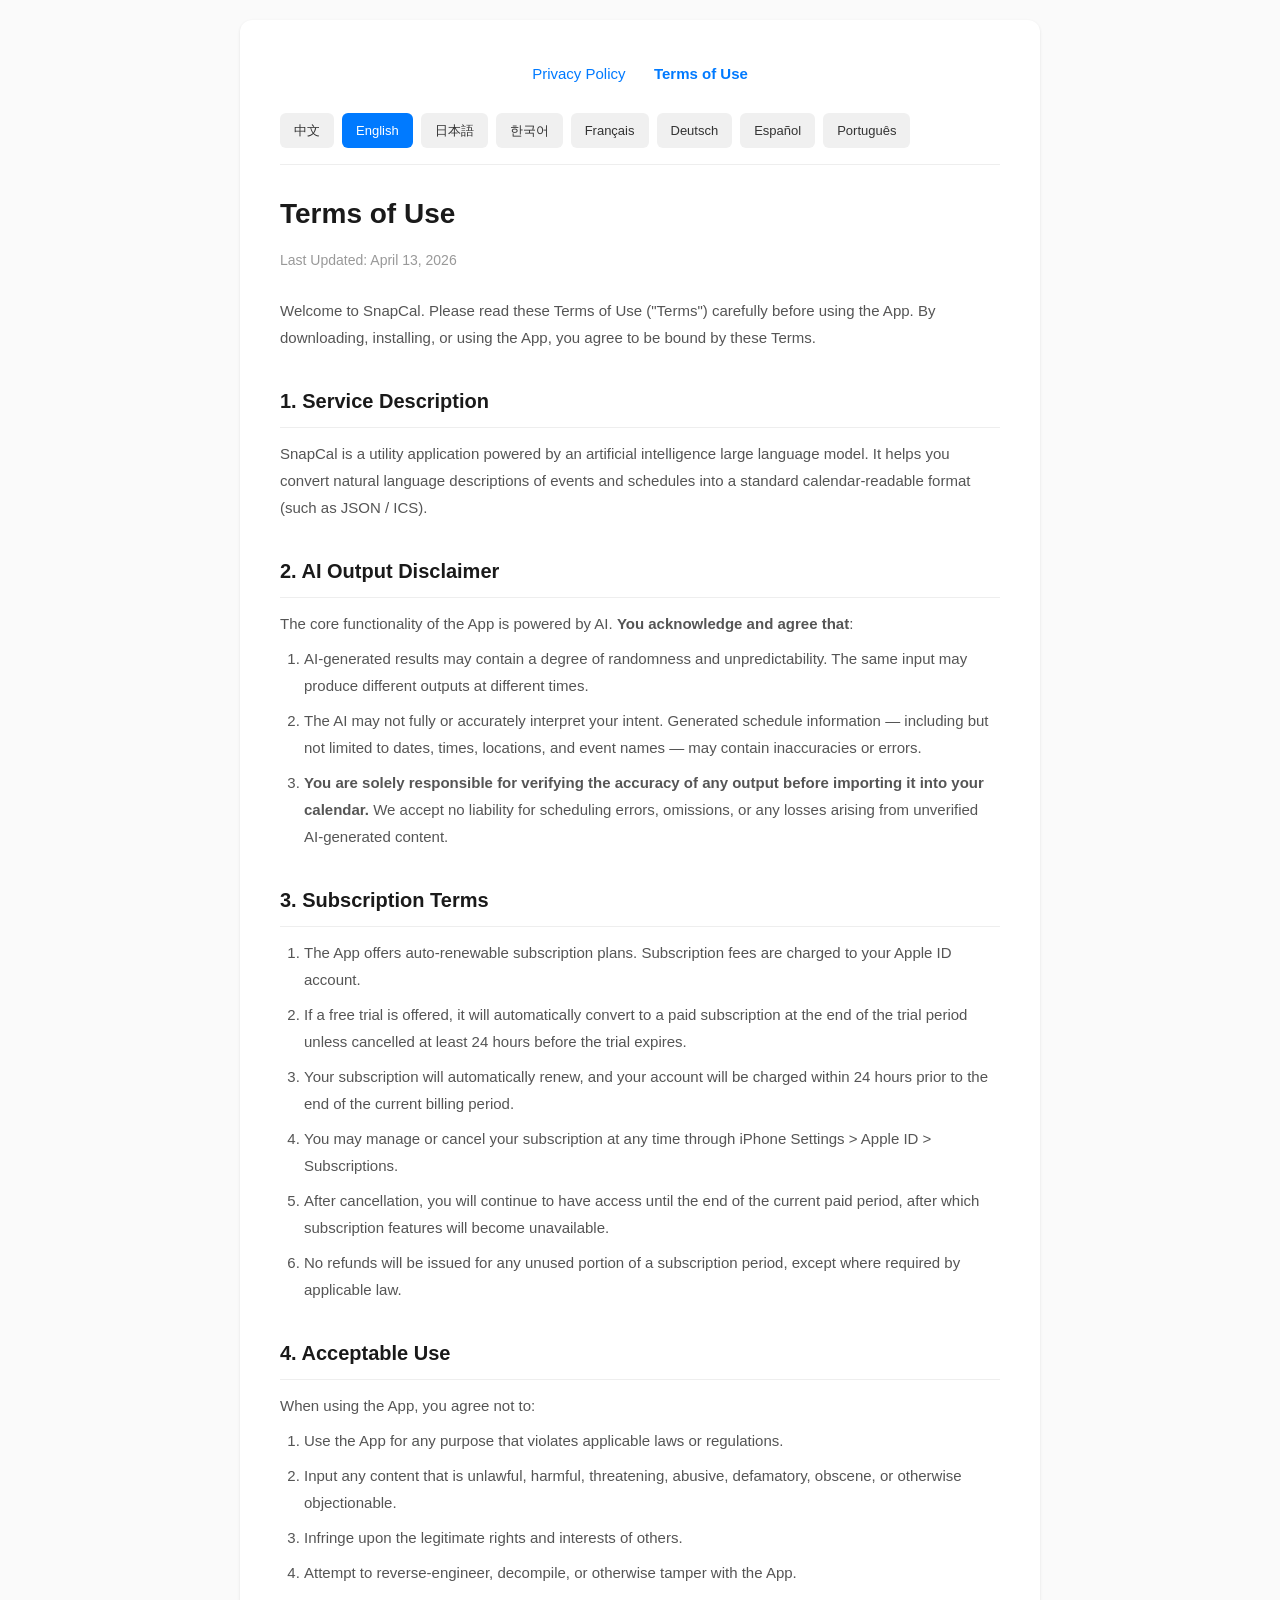
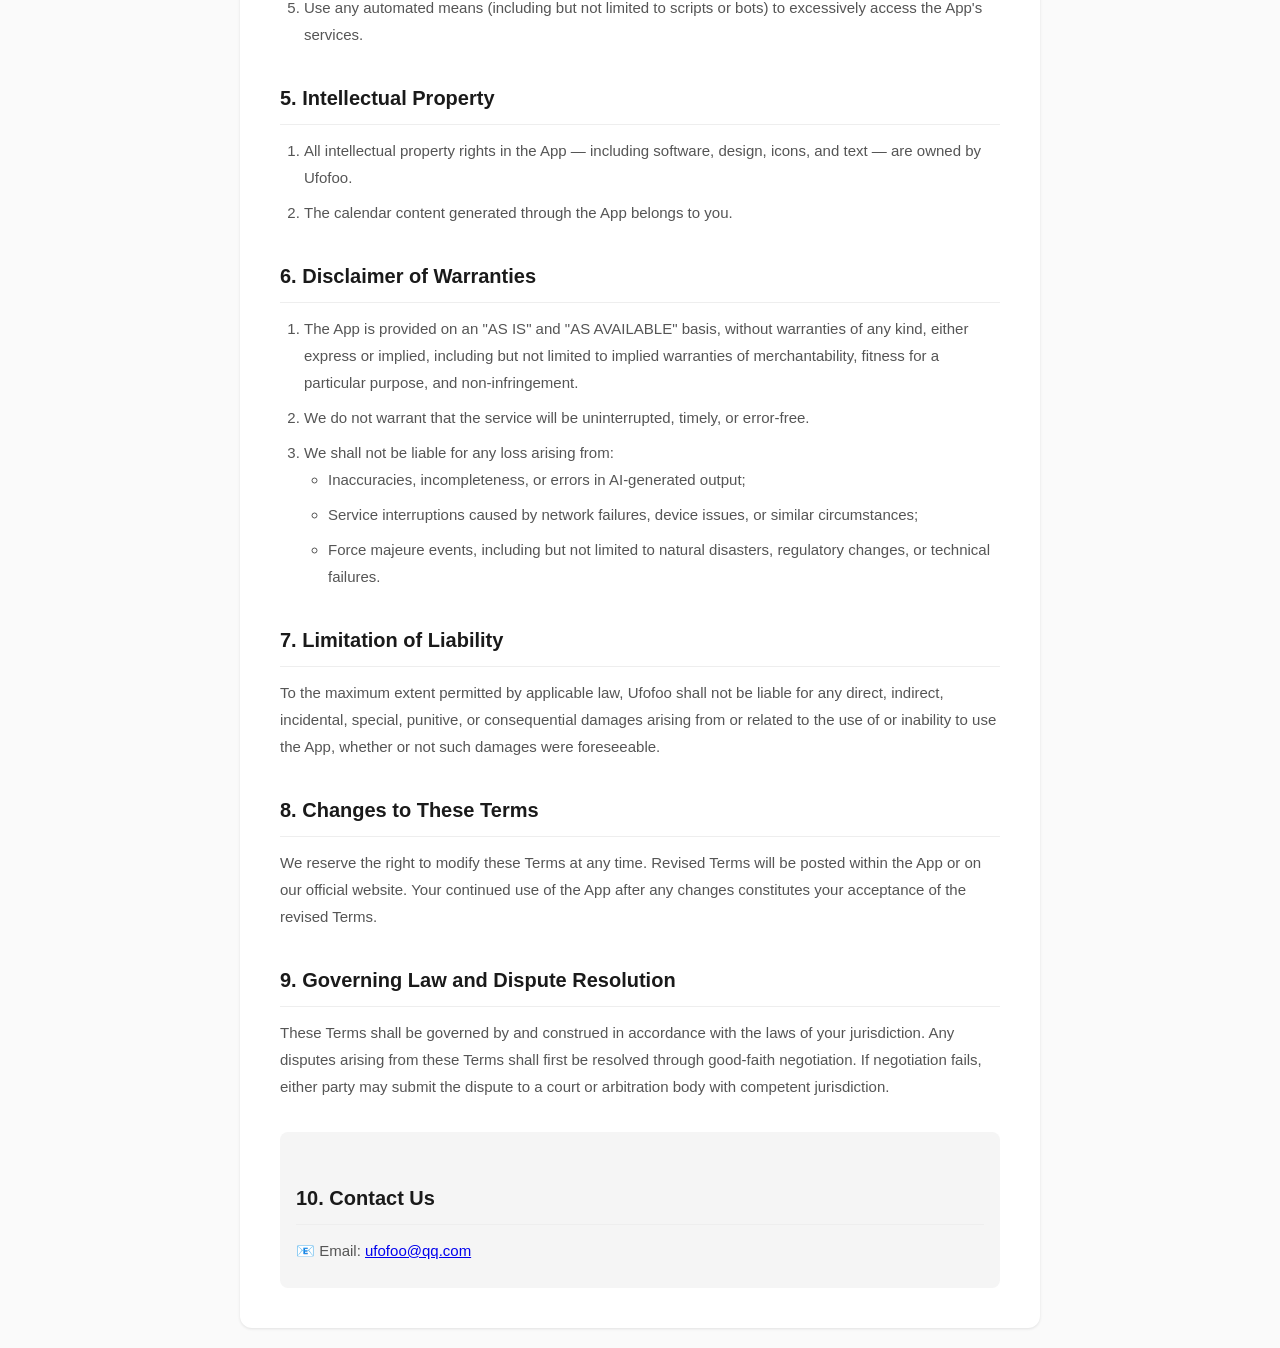
==== commit 33f21e6b: "Update terms.html" ====
--- a/terms.html
+++ b/terms.html
@@ -9,10 +9,10 @@
 <body>
 <div class="container">
 
-    <div class="nav-links">
-        <a href="privacy.html">Privacy Policy</a>
-        <a href="terms.html"><strong>Terms of Use</strong></a>
-    </div>
+   <div class="nav-links">
+    <a href="privacy.html" id="nav-privacy">Privacy Policy</a>
+    <a href="terms.html" id="nav-terms"><strong>Terms of Use</strong></a>
+</div>
 
     <div class="lang-switcher">
         <a href="#" onclick="switchLang('zh')" class="active">中文</a>
@@ -580,17 +580,44 @@
 </div>
 
 <script>
+var navText = {
+    zh: { privacy: '隐私政策', terms: '使用条款' },
+    en: { privacy: 'Privacy Policy', terms: 'Terms of Use' },
+    ja: { privacy: 'プライバシーポリシー', terms: '利用規約' },
+    ko: { privacy: '개인정보 처리방침', terms: '이용약관' },
+    fr: { privacy: 'Politique de Confidentialité', terms: "Conditions d'Utilisation" },
+    de: { privacy: 'Datenschutzrichtlinie', terms: 'Nutzungsbedingungen' },
+    es: { privacy: 'Política de Privacidad', terms: 'Condiciones de Uso' },
+    pt: { privacy: 'Política de Privacidade', terms: 'Termos de Uso' }
+};
+
 function switchLang(lang) {
     document.querySelectorAll('.lang-section').forEach(function(el) { el.classList.remove('active'); });
     document.querySelectorAll('.lang-switcher a').forEach(function(el) { el.classList.remove('active'); });
     document.getElementById('lang-' + lang).classList.add('active');
     event.target.classList.add('active');
+
+    var t = navText[lang] || navText['en'];
+    document.getElementById('nav-privacy').textContent = t.privacy;
+    document.getElementById('nav-terms').innerHTML = '<strong>' + t.terms + '</strong>';
 }
+
 (function() {
     var userLang = navigator.language || navigator.userLanguage;
     var langMap = { 'zh': 'zh', 'en': 'en', 'ja': 'ja', 'ko': 'ko', 'fr': 'fr', 'de': 'de', 'es': 'es', 'pt': 'pt' };
     var prefix = userLang.substring(0, 2).toLowerCase();
-    if (langMap[prefix]) { switchLang(langMap[prefix]); }
+    if (langMap[prefix]) {
+        document.querySelectorAll('.lang-section').forEach(function(el) { el.classList.remove('active'); });
+        document.querySelectorAll('.lang-switcher a').forEach(function(el) { el.classList.remove('active'); });
+        document.getElementById('lang-' + langMap[prefix]).classList.add('active');
+        var btns = document.querySelectorAll('.lang-switcher a');
+        var langOrder = ['zh','en','ja','ko','fr','de','es','pt'];
+        var idx = langOrder.indexOf(langMap[prefix]);
+        if (idx >= 0 && btns[idx]) { btns[idx].classList.add('active'); }
+        var t = navText[langMap[prefix]] || navText['en'];
+        document.getElementById('nav-privacy').textContent = t.privacy;
+        document.getElementById('nav-terms').innerHTML = '<strong>' + t.terms + '</strong>';
+    }
 })();
 </script>
 </body>
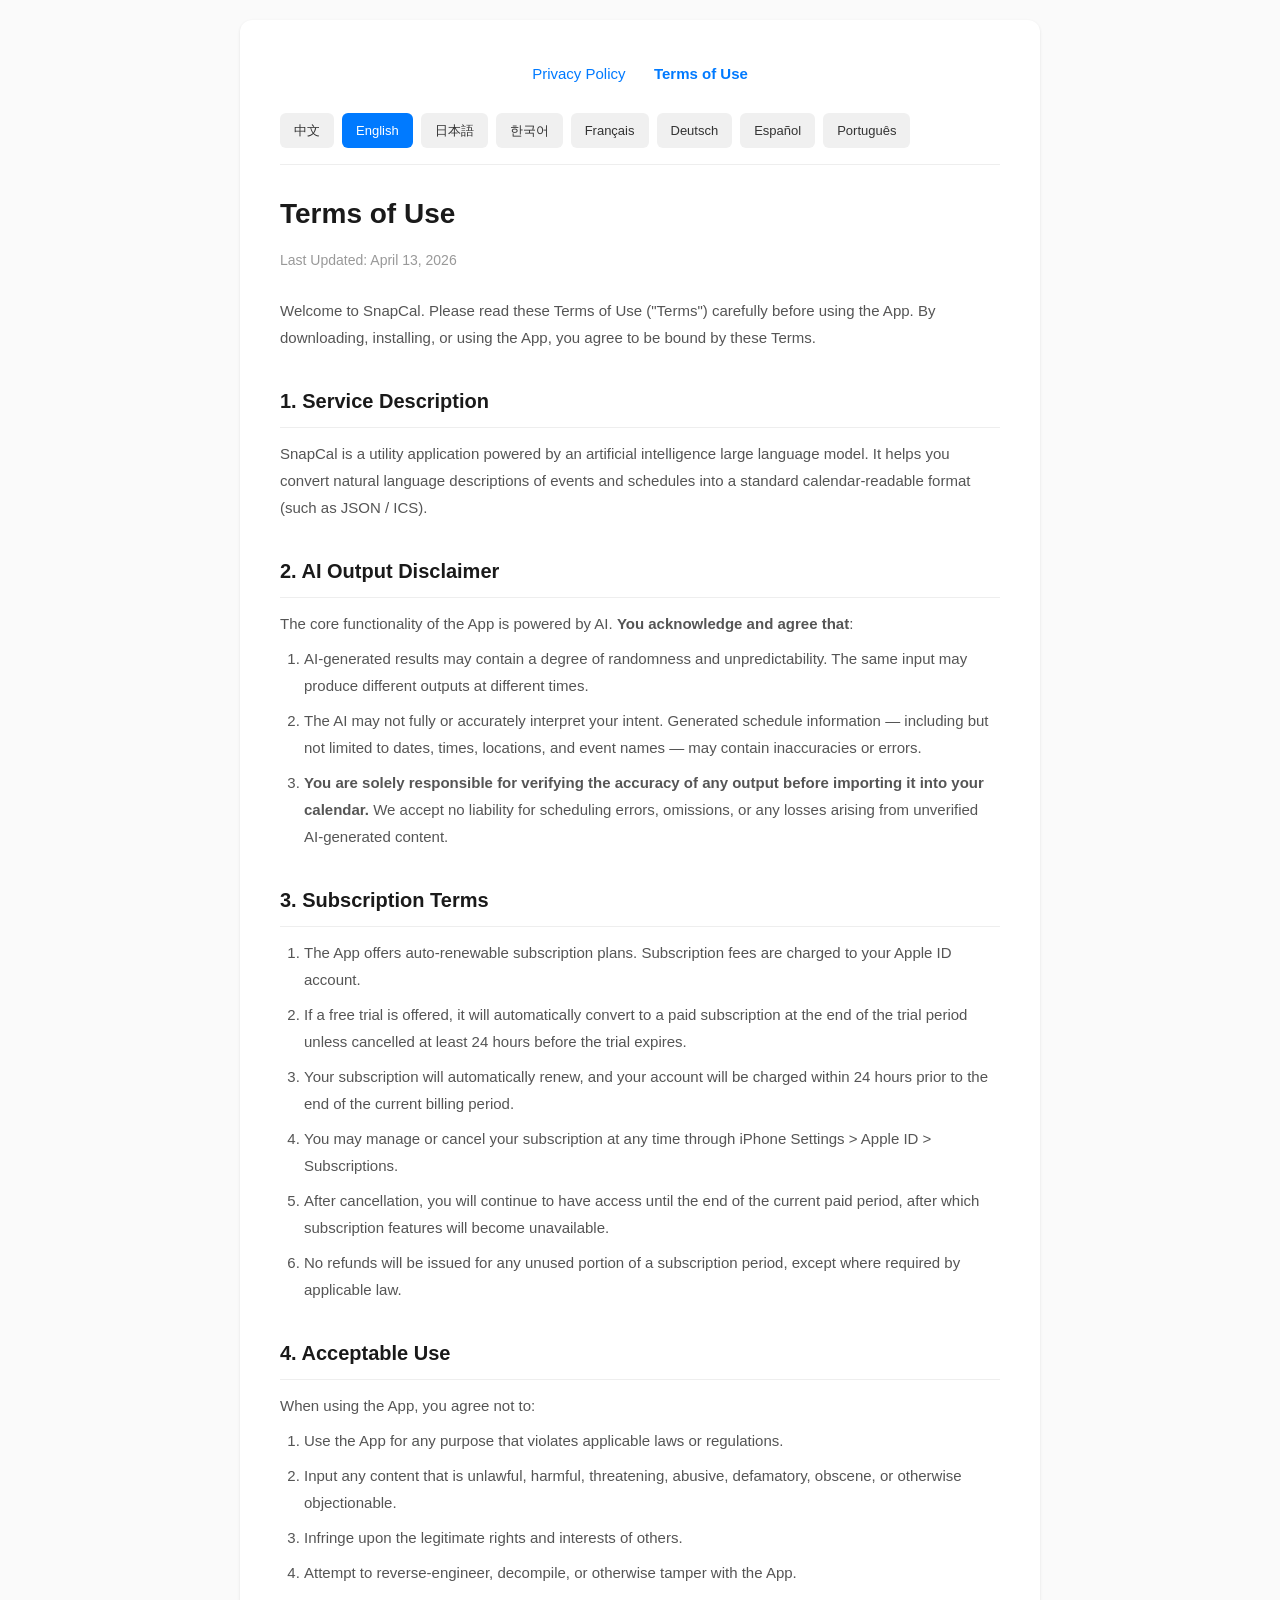
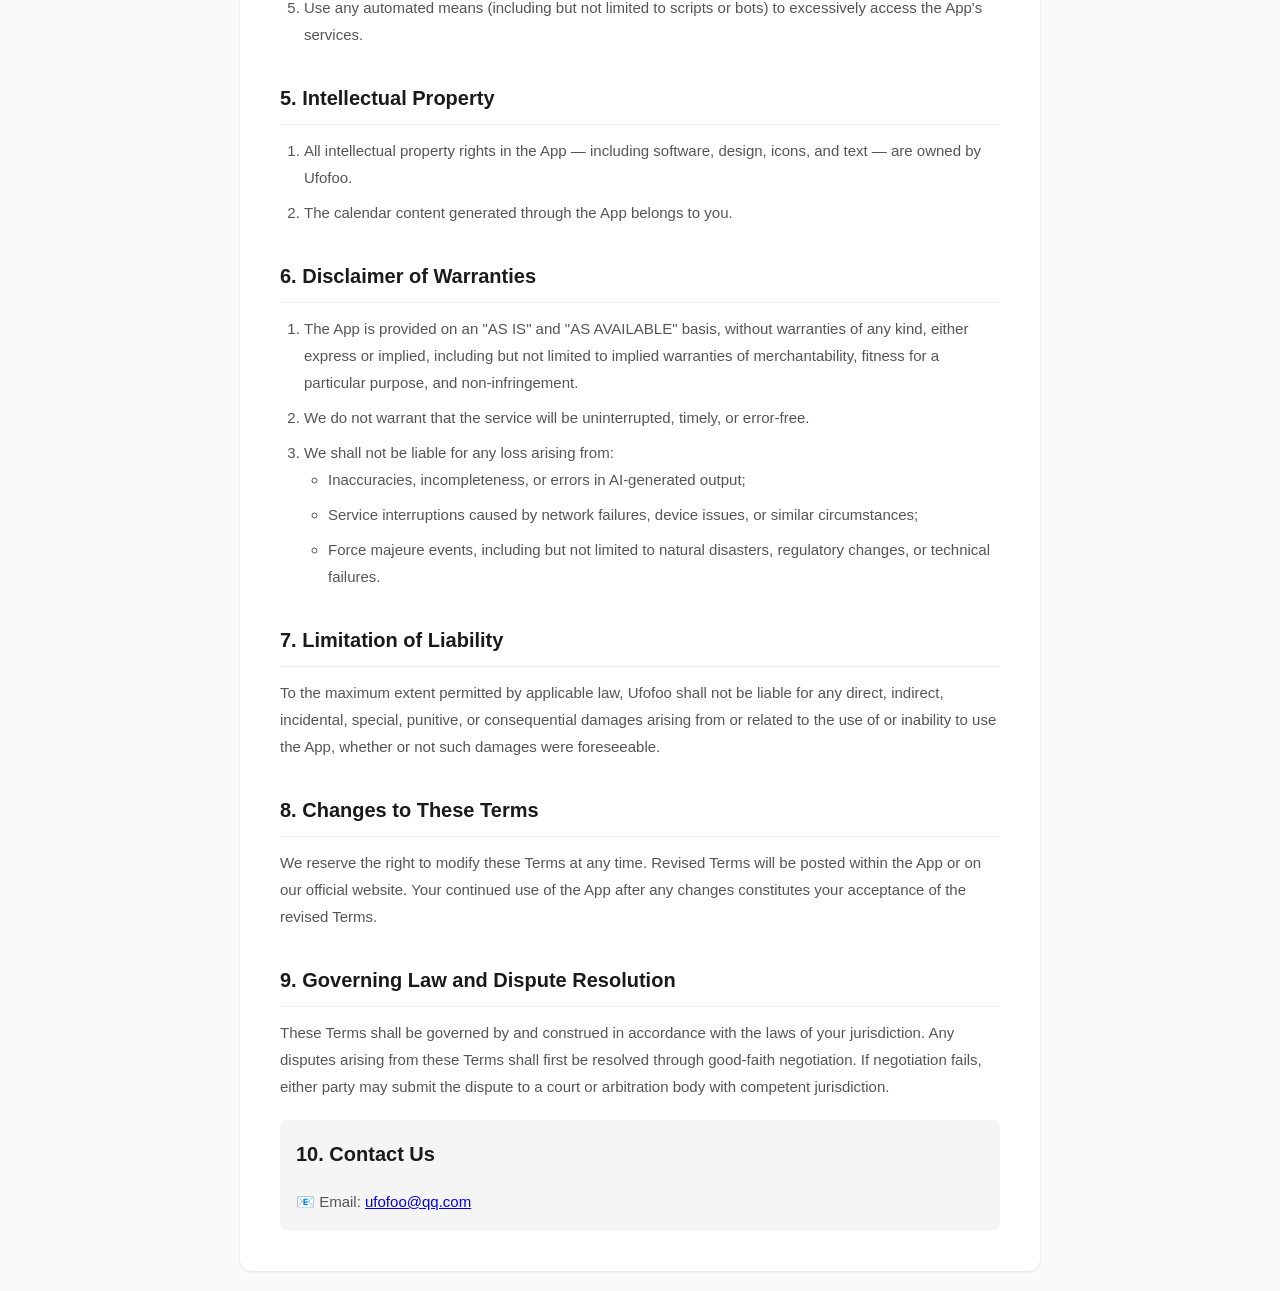
==== commit 41d32479: "Update terms.html" ====
--- a/terms.html
+++ b/terms.html
@@ -3,7 +3,7 @@
 <head>
     <meta charset="UTF-8">
     <meta name="viewport" content="width=device-width, initial-scale=1.0">
-    <title>Terms of Use - SnapCal 速记历</title>
+    <title>Terms of Use - SnapCal 速记历/速記曆/SnapCal/スナカレ</title>
     <link rel="stylesheet" href="style.css">
 </head>
 <body>
@@ -30,10 +30,10 @@
         <h1>使用条款</h1>
         <p class="update-date">最后更新日期：2026年4月13日</p>
 
-        <p>欢迎使用速记历。请在使用本应用前仔细阅读以下使用条款（以下简称"本条款"）。下载、安装或使用本应用即表示您同意受本条款的约束。</p>
+        <p>欢迎使用速记历/速記曆/SnapCal/スナカレ。请在使用本应用前仔细阅读以下使用条款（以下简称"本条款"）。下载、安装或使用本应用即表示您同意受本条款的约束。</p>
 
         <h2>一、服务说明</h2>
-        <p>速记历是一款基于人工智能大语言模型的工具类应用，帮助您将自然语言描述的日程信息转换为日历应用可读取的标准格式（如 JSON / ICS）。</p>
+        <p>速记历/速記曆/SnapCal/スナカレ是一款基于人工智能大语言模型的工具类应用，帮助您将自然语言描述的日程信息转换为日历应用可读取的标准格式（如 JSON / ICS）。</p>
 
         <h2>二、AI 输出声明</h2>
         <p>本应用的核心功能由人工智能大语言模型提供支持。<strong>由于 AI 模型的技术特性，您需理解并同意</strong>：</p>
@@ -174,10 +174,10 @@
         <h1>利用規約</h1>
         <p class="update-date">最終更新日：2026年4月13日</p>
 
-        <p>SnapCal 速记历をご利用いただきありがとうございます。本アプリをご利用になる前に、以下の利用規約（以下「本規約」）をよくお読みください。本アプリをダウンロード、インストール、またはご利用になった時点で、お客様は本規約に同意したものとみなされます。</p>
+        <p>SnapCal 速记历/速記曆/SnapCal/スナカレをご利用いただきありがとうございます。本アプリをご利用になる前に、以下の利用規約（以下「本規約」）をよくお読みください。本アプリをダウンロード、インストール、またはご利用になった時点で、お客様は本規約に同意したものとみなされます。</p>
 
         <h2>1. サービスの概要</h2>
-        <p>SnapCal 速记历は、AI大規模言語モデルを活用したユーティリティアプリです。自然言語で記述された予定情報を、カレンダーアプリで読み取り可能な標準フォーマット（JSON / ICS等）に変換します。</p>
+        <p>SnapCal 速记历/速記曆/SnapCal/スナカレは、AI大規模言語モデルを活用したユーティリティアプリです。自然言語で記述された予定情報を、カレンダーアプリで読み取り可能な標準フォーマット（JSON / ICS等）に変換します。</p>
 
         <h2>2. AI出力に関する重要事項</h2>
         <p>本アプリの主要機能はAIによって提供されます。<strong>お客様は以下の点をご理解・ご了承ください</strong>：</p>
@@ -246,10 +246,10 @@
         <h1>이용약관</h1>
         <p class="update-date">최종 수정일: 2026년 4월 13일</p>
 
-        <p>SnapCal 速记历을 이용해 주셔서 감사합니다. 본 앱을 이용하시기 전에 아래 이용약관(이하 "본 약관")을 주의 깊게 읽어 주시기 바랍니다. 본 앱을 다운로드, 설치 또는 이용하시는 것은 본 약관에 동의하시는 것으로 간주됩니다.</p>
+        <p>SnapCal 速记历/速記曆/SnapCal/スナカレ을 이용해 주셔서 감사합니다. 본 앱을 이용하시기 전에 아래 이용약관(이하 "본 약관")을 주의 깊게 읽어 주시기 바랍니다. 본 앱을 다운로드, 설치 또는 이용하시는 것은 본 약관에 동의하시는 것으로 간주됩니다.</p>
 
         <h2>1. 서비스 설명</h2>
-        <p>SnapCal 速记历은 인공지능 대규모 언어 모델을 활용한 유틸리티 앱으로, 자연어로 기술된 일정 정보를 캘린더 앱에서 읽을 수 있는 표준 형식(JSON / ICS 등)으로 변환하는 기능을 제공합니다.</p>
+        <p>SnapCal 速记历/速記曆/SnapCal/スナカレ은 인공지능 대규모 언어 모델을 활용한 유틸리티 앱으로, 자연어로 기술된 일정 정보를 캘린더 앱에서 읽을 수 있는 표준 형식(JSON / ICS 등)으로 변환하는 기능을 제공합니다.</p>
 
         <h2>2. AI 출력 관련 고지사항</h2>
         <p>본 앱의 핵심 기능은 AI에 의해 제공됩니다. <strong>이용자는 다음 사항을 이해하고 동의하셔야 합니다</strong>:</p>
@@ -318,10 +318,10 @@
         <h1>Conditions d'Utilisation</h1>
         <p class="update-date">Dernière mise à jour : 13 avril 2026</p>
 
-        <p>Bienvenue sur SnapCal 速记历. Veuillez lire attentivement les présentes Conditions d'Utilisation (ci-après « les Conditions ») avant d'utiliser l'Application. En téléchargeant, installant ou utilisant l'Application, vous acceptez d'être lié(e) par les présentes Conditions.</p>
+        <p>Bienvenue sur SnapCal 速记历/速記曆/SnapCal/スナカレ. Veuillez lire attentivement les présentes Conditions d'Utilisation (ci-après « les Conditions ») avant d'utiliser l'Application. En téléchargeant, installant ou utilisant l'Application, vous acceptez d'être lié(e) par les présentes Conditions.</p>
 
         <h2>1. Description du service</h2>
-        <p>SnapCal 速记历 est une application utilitaire basée sur un modèle de langage à grande échelle (IA). Elle vous permet de convertir des descriptions d'événements en langage naturel en un format standard lisible par les applications de calendrier (tel que JSON / ICS).</p>
+        <p>SnapCal 速记历/速記曆/SnapCal/スナカレ est une application utilitaire basée sur un modèle de langage à grande échelle (IA). Elle vous permet de convertir des descriptions d'événements en langage naturel en un format standard lisible par les applications de calendrier (tel que JSON / ICS).</p>
 
         <h2>2. Avertissement relatif aux résultats de l'IA</h2>
         <p><strong>Vous reconnaissez et acceptez que</strong> :</p>
@@ -384,10 +384,10 @@
         <h1>Nutzungsbedingungen</h1>
         <p class="update-date">Stand: 13. April 2026</p>
 
-        <p>Willkommen bei SnapCal 速记历. Bitte lesen Sie die folgenden Nutzungsbedingungen (im Folgenden „diese Bedingungen") sorgfältig durch, bevor Sie die App nutzen. Mit dem Herunterladen, der Installation oder der Nutzung der App erklären Sie sich mit diesen Bedingungen einverstanden.</p>
+        <p>Willkommen bei SnapCal 速记历/速記曆/SnapCal/スナカレ. Bitte lesen Sie die folgenden Nutzungsbedingungen (im Folgenden „diese Bedingungen") sorgfältig durch, bevor Sie die App nutzen. Mit dem Herunterladen, der Installation oder der Nutzung der App erklären Sie sich mit diesen Bedingungen einverstanden.</p>
 
         <h2>1. Leistungsbeschreibung</h2>
-        <p>SnapCal 速记历 ist eine KI-gestützte Utility-App, die natürlichsprachliche Beschreibungen von Terminen in ein kalenderlesbares Standardformat (z. B. JSON / ICS) umwandelt.</p>
+        <p>SnapCal 速记历/速記曆/SnapCal/スナカレ ist eine KI-gestützte Utility-App, die natürlichsprachliche Beschreibungen von Terminen in ein kalenderlesbares Standardformat (z. B. JSON / ICS) umwandelt.</p>
 
         <h2>2. Hinweis zu KI-generierten Ergebnissen</h2>
         <p><strong>Sie erkennen an und stimmen zu, dass</strong>:</p>
@@ -450,10 +450,10 @@
         <h1>Condiciones de Uso</h1>
         <p class="update-date">Última actualización: 13 de abril de 2026</p>
 
-        <p>Bienvenido/a a SnapCal 速记历. Le rogamos que lea detenidamente las presentes Condiciones de Uso (en adelante, "las Condiciones") antes de utilizar la Aplicación. Al descargar, instalar o utilizar la Aplicación, usted acepta quedar vinculado/a por las presentes Condiciones.</p>
+        <p>Bienvenido/a a SnapCal 速记历/速記曆/SnapCal/スナカレ. Le rogamos que lea detenidamente las presentes Condiciones de Uso (en adelante, "las Condiciones") antes de utilizar la Aplicación. Al descargar, instalar o utilizar la Aplicación, usted acepta quedar vinculado/a por las presentes Condiciones.</p>
 
         <h2>1. Descripción del servicio</h2>
-        <p>SnapCal 速记历 es una aplicación de utilidad basada en un modelo de lenguaje de gran escala (IA) que le permite convertir descripciones de eventos en lenguaje natural en un formato estándar legible por aplicaciones de calendario (como JSON / ICS).</p>
+        <p>SnapCal 速记历/速記曆/SnapCal/スナカレ es una aplicación de utilidad basada en un modelo de lenguaje de gran escala (IA) que le permite convertir descripciones de eventos en lenguaje natural en un formato estándar legible por aplicaciones de calendario (como JSON / ICS).</p>
 
         <h2>2. Aviso sobre los resultados de la IA</h2>
         <p><strong>Usted reconoce y acepta que</strong>:</p>
@@ -516,10 +516,10 @@
         <h1>Termos de Uso</h1>
         <p class="update-date">Última atualização: 13 de abril de 2026</p>
 
-        <p>Bem-vindo(a) ao SnapCal 速记历. Por favor, leia atentamente os seguintes Termos de Uso (doravante "estes Termos") antes de utilizar o Aplicativo. Ao baixar, instalar ou utilizar o Aplicativo, você concorda em ficar vinculado(a) a estes Termos.</p>
+        <p>Bem-vindo(a) ao SnapCal 速记历/速記曆/SnapCal/スナカレ. Por favor, leia atentamente os seguintes Termos de Uso (doravante "estes Termos") antes de utilizar o Aplicativo. Ao baixar, instalar ou utilizar o Aplicativo, você concorda em ficar vinculado(a) a estes Termos.</p>
 
         <h2>1. Descrição do serviço</h2>
-        <p>SnapCal 速记历 é um aplicativo utilitário baseado em um modelo de linguagem de grande escala (IA) que ajuda você a converter descrições de eventos em linguagem natural em um formato padrão legível por aplicativos de calendário (como JSON / ICS).</p>
+        <p>SnapCal 速记历/速記曆/SnapCal/スナカレ é um aplicativo utilitário baseado em um modelo de linguagem de grande escala (IA) que ajuda você a converter descrições de eventos em linguagem natural em um formato padrão legível por aplicativos de calendário (como JSON / ICS).</p>
 
         <h2>2. Aviso sobre resultados da IA</h2>
         <p><strong>Você reconhece e concorda que</strong>:</p>
--- a/style.css
+++ b/style.css
@@ -62,10 +62,16 @@
 }
 
 .contact {
-    margin-top: 32px;
-    padding: 16px;
+    margin-top: 20px;
+    padding: 16px 16px 8px 16px;
     background: #f5f5f5;
     border-radius: 8px;
+}
+
+.contact h2 {
+    margin-top: 0;
+    border-bottom: none;
+    padding-bottom: 4px;
 }
 
 .lang-switcher {
